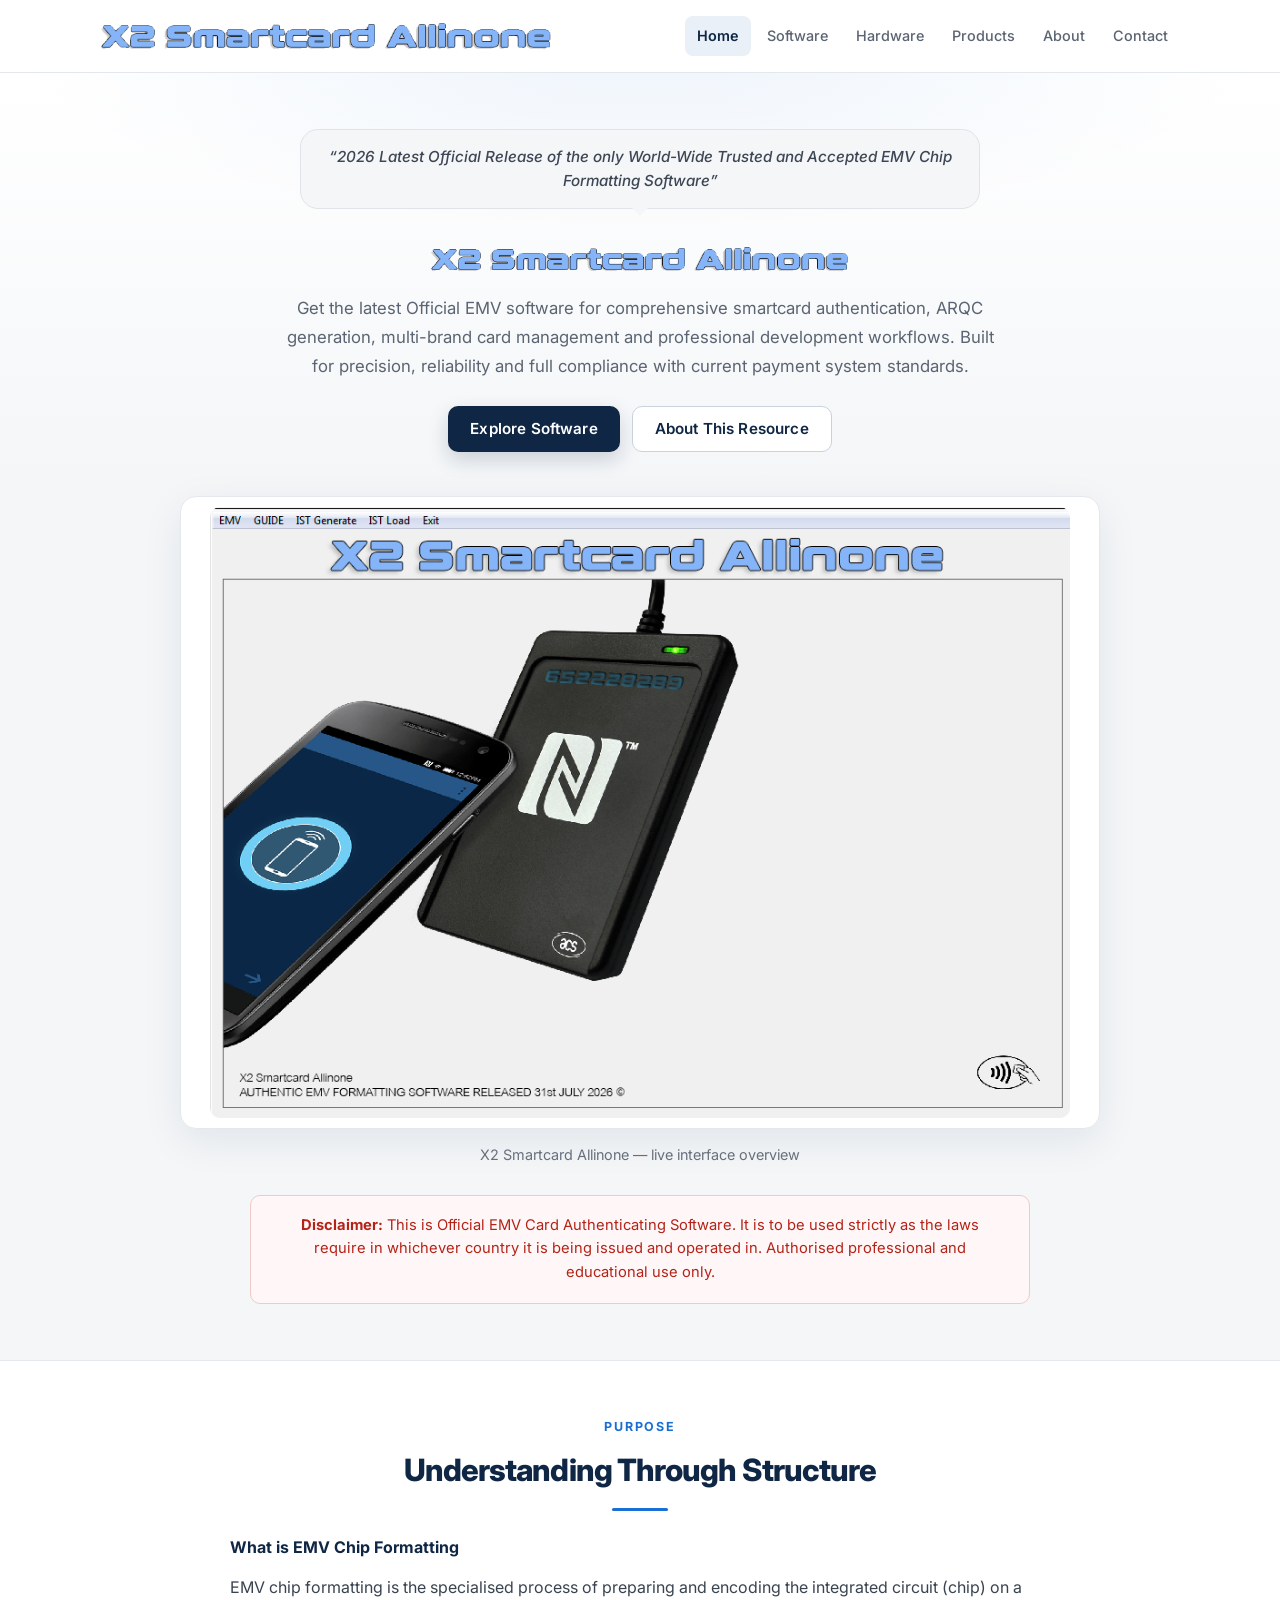
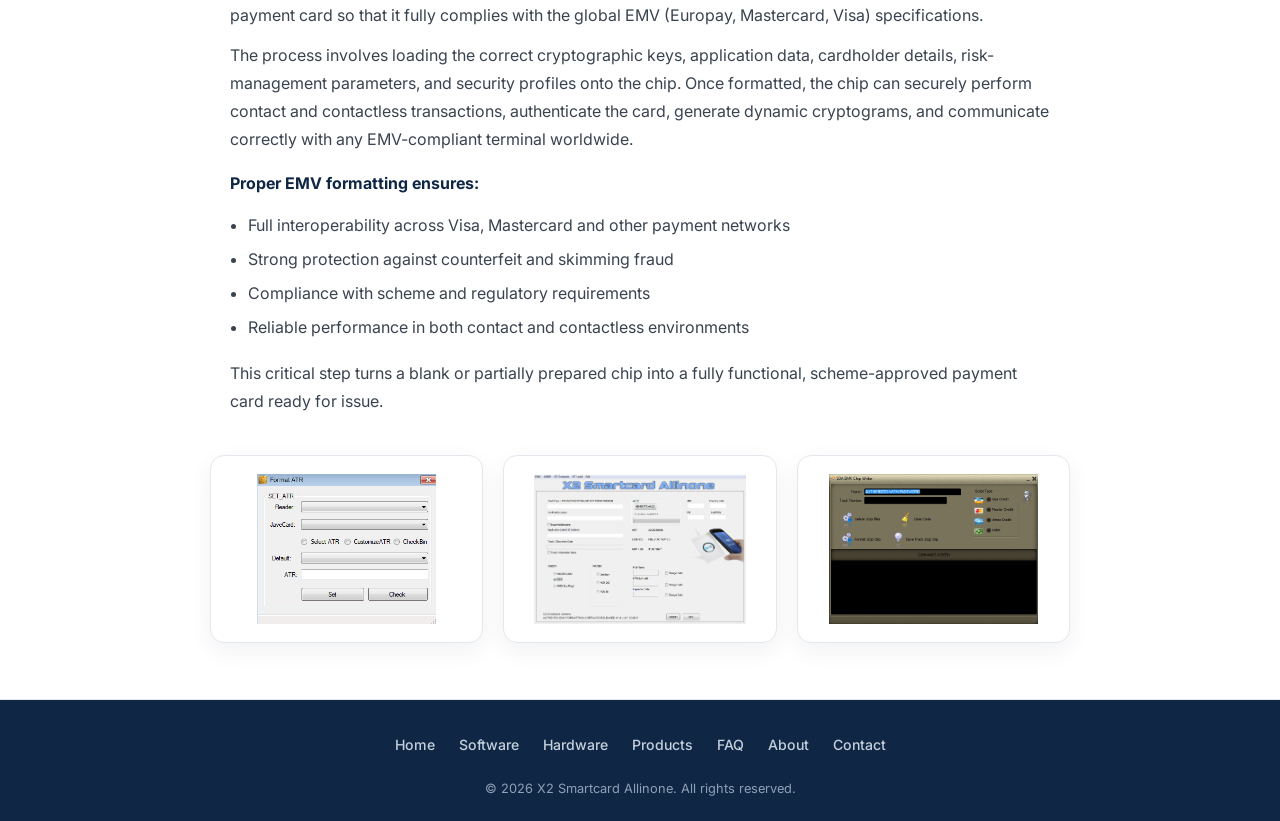
==== index.html @ 5fba33c6 "Add files via upload" ====
<!DOCTYPE html>
<html lang="en">
<head>
  <meta charset="UTF-8">
  <meta name="viewport" content="width=device-width, initial-scale=1.0">
  <title>X2 EMV Smartcard Allinone</title>
  <meta name="description" content="Official 2026 X2 EMV Smartcard Allinone — professional EMV card authentication and smartcard management software.">
  <link rel="preconnect" href="https://fonts.googleapis.com">
  <link rel="preconnect" href="https://fonts.gstatic.com" crossorigin>
  <link href="https://fonts.googleapis.com/css2?family=Inter:wght@400;500;600;700;800&display=swap" rel="stylesheet">
  <style>
    :root {
      --bg: #f4f6f8;
      --surface: #ffffff;
      --ink: #12151a;
      --muted: #5b6472;
      --line: #e4e8ee;
      --navy: #0f2744;
      --navy-2: #16345a;
      --accent: #1a6fd4;
      --accent-hover: #1558aa;
      --shadow: 0 12px 40px rgba(15, 39, 68, 0.08);
      --radius: 14px;
      --max: 1080px;
      --header-h: 72px;
    }

    *, *::before, *::after { box-sizing: border-box; margin: 0; padding: 0; }

    html { scroll-behavior: smooth; }

    body {
      font-family: Inter, -apple-system, BlinkMacSystemFont, "Segoe UI", Roboto, Helvetica, Arial, sans-serif;
      color: var(--ink);
      background: var(--bg);
      line-height: 1.6;
      -webkit-font-smoothing: antialiased;
    }

    img { max-width: 100%; height: auto; display: block; }

    a { color: inherit; text-decoration: none; }

    .container {
      width: min(var(--max), calc(100% - 40px));
      margin-inline: auto;
    }

    /* ========== HEADER ========== */
    .header {
      position: sticky;
      top: 0;
      z-index: 100;
      background: rgba(255, 255, 255, 0.92);
      backdrop-filter: blur(14px);
      border-bottom: 1px solid var(--line);
    }

    .header-inner {
      width: min(var(--max), calc(100% - 40px));
      margin-inline: auto;
      min-height: var(--header-h);
      display: flex;
      align-items: center;
      justify-content: space-between;
      gap: 24px;
    }

    .logo {
      display: flex;
      align-items: center;
      flex-shrink: 0;
    }

    .logo img {
      height: 28px;
      width: auto;
      transition: opacity 0.2s ease;
    }

    .logo:hover img { opacity: 0.8; }

    .nav {
      display: flex;
      align-items: center;
      gap: 4px;
    }

    .nav a {
      font-size: 0.9rem;
      font-weight: 500;
      color: var(--muted);
      padding: 8px 12px;
      border-radius: 8px;
      transition: color 0.15s ease, background 0.15s ease;
    }

    .nav a:hover { color: var(--navy); background: #f0f3f7; }

    .nav a.active {
      color: var(--navy);
      font-weight: 600;
      background: #eaf0f7;
    }

    .menu-toggle {
      display: none;
      width: 42px;
      height: 42px;
      border: 1px solid var(--line);
      border-radius: 10px;
      background: var(--surface);
      cursor: pointer;
      flex-direction: column;
      align-items: center;
      justify-content: center;
      gap: 5px;
    }

    .menu-toggle span {
      display: block;
      width: 18px;
      height: 2px;
      background: var(--navy);
      border-radius: 2px;
      transition: transform 0.2s ease, opacity 0.2s ease;
    }

    body.nav-open .menu-toggle span:nth-child(1) { transform: translateY(7px) rotate(45deg); }
    body.nav-open .menu-toggle span:nth-child(2) { opacity: 0; }
    body.nav-open .menu-toggle span:nth-child(3) { transform: translateY(-7px) rotate(-45deg); }

    /* ========== HERO ========== */
    .hero {
      padding: 56px 0 24px;
      background:
        radial-gradient(900px 280px at 50% -40px, rgba(26, 111, 212, 0.08), transparent 70%),
        linear-gradient(180deg, #ffffff 0%, var(--bg) 100%);
    }

    .hero-content {
      display: flex;
      flex-direction: column;
      align-items: center;
      text-align: center;
    }

    .hero-eyebrow {
      font-size: 0.95rem;
      font-weight: 500;
      font-style: italic;
      color: #3d4654;
      max-width: 680px;
      margin: 0 auto 1.5rem;
      padding: 0.95rem 1.4rem;
      background: #f4f6f8;
      border-radius: 18px;
      border: 1px solid #e0e4e8;
      position: relative;
      line-height: 1.55;
    }

    .hero-eyebrow::after {
      content: "";
      position: absolute;
      bottom: -8px;
      left: 50%;
      transform: translateX(-50%);
      border-width: 8px 8px 0;
      border-style: solid;
      border-color: #f4f6f8 transparent transparent transparent;
    }

    .hero-logo {
      margin: 0.85rem auto 1.4rem;
      max-width: 420px;
      width: 82%;
    }

    .lead {
      max-width: 720px;
      margin: 0 auto 1.6rem;
      color: var(--muted);
      font-size: 1.05rem;
      line-height: 1.7;
    }

    .hero-actions {
      display: flex;
      gap: 12px;
      justify-content: center;
      flex-wrap: wrap;
    }

    /* ========== BUTTONS ========== */
    .btn {
      display: inline-flex;
      align-items: center;
      justify-content: center;
      min-height: 46px;
      padding: 0 22px;
      border-radius: 10px;
      font-size: 0.95rem;
      font-weight: 600;
      letter-spacing: 0.01em;
      transition: transform 0.15s ease, background 0.15s ease, box-shadow 0.15s ease, color 0.15s ease;
    }

    .btn:hover { transform: translateY(-1px); }

    .btn-primary {
      background: var(--navy);
      color: #fff;
      box-shadow: 0 8px 20px rgba(15, 39, 68, 0.18);
    }

    .btn-primary:hover { background: var(--navy-2); }

    .btn-outline {
      background: #fff;
      color: var(--navy);
      border: 1px solid #c9d3de;
    }

    .btn-outline:hover { background: #f3f6fa; }

    /* ========== SECTIONS ========== */
    .section { padding: 56px 0; }

    .section-accent {
      background: #fff;
      border-block: 1px solid var(--line);
    }

    .software-preview {
      margin: 8px auto 0;
      max-width: 920px;
      text-align: center;
    }

    .preview-frame {
      background: #fff;
      border: 1px solid var(--line);
      border-radius: 16px;
      padding: 10px;
      box-shadow: var(--shadow);
    }

    .software-preview img {
      width: 100%;
      max-width: 860px;
      margin-inline: auto;
      border-radius: 10px;
      object-fit: contain;
    }

    .caption {
      margin-top: 14px;
      font-size: 0.9rem;
      color: #66707c;
    }

    .disclaimer-box {
      max-width: 780px;
      margin: 28px auto 0;
      padding: 1.15rem 1.5rem;
      border: 1px solid #f0c9c9;
      border-radius: 10px;
      background: #fff7f7;
      font-size: 0.92rem;
      line-height: 1.6;
      text-align: center;
      color: #b42318;
    }

    /* ========== PURPOSE ========== */
    .section-header {
      text-align: center;
      max-width: 820px;
      margin: 0 auto;
    }

    .eyebrow {
      display: block;
      margin-bottom: 8px;
      font-weight: 700;
      letter-spacing: 0.14em;
      text-transform: uppercase;
      font-size: 0.78rem;
      color: var(--accent);
    }

    .section-header h2 {
      font-size: clamp(1.6rem, 2.4vw, 2.05rem);
      font-weight: 800;
      letter-spacing: -0.03em;
      color: var(--navy);
      margin-bottom: 14px;
    }

    .divider {
      width: 56px;
      height: 3px;
      margin: 0 auto 22px;
      background: var(--accent);
      border-radius: 99px;
    }

    .prose {
      text-align: left;
      color: #3a4350;
      font-size: 1rem;
      line-height: 1.75;
    }

    .prose strong { color: var(--navy); }

    .prose ul {
      margin: 14px 0 18px 1.15rem;
    }

    .prose li { margin: 6px 0; }

    /* ========== CARDS ========== */
    .card-grid {
      display: grid;
      grid-template-columns: repeat(3, minmax(0, 1fr));
      gap: 20px;
      margin-top: 40px;
      max-width: 860px;
      margin-inline: auto;
    }

    .card {
      background: #fff;
      min-height: 168px;
      display: flex;
      align-items: center;
      justify-content: center;
      border-radius: var(--radius);
      box-shadow: 0 8px 24px rgba(15, 39, 68, 0.06);
      border: 1px solid var(--line);
      padding: 18px;
    }

    .card img {
      width: 100%;
      max-height: 150px;
      object-fit: contain;
    }

    /* ========== FOOTER ========== */
    .footer {
      background: var(--navy);
      color: #d5dde8;
      padding: 28px 0 22px;
    }

    .footer-inner {
      display: flex;
      flex-direction: column;
      align-items: center;
      gap: 16px;
    }

    .footer-nav {
      display: flex;
      justify-content: center;
      flex-wrap: wrap;
      gap: 6px 4px;
    }

    .footer-nav a {
      font-size: 0.88rem;
      font-weight: 500;
      color: #c5d0de;
      padding: 6px 10px;
      border-radius: 8px;
    }

    .footer-nav a:hover { color: #fff; background: rgba(255,255,255,0.08); }

    .footer-copy {
      font-size: 0.8rem;
      color: #8ea0b6;
    }

    /* ========== RESPONSIVE ========== */
    @media (max-width: 860px) {
      .card-grid { grid-template-columns: 1fr; max-width: 360px; }
      .hero { padding-top: 36px; }
    }

    @media (max-width: 760px) {
      .menu-toggle { display: flex; }

      .nav {
        display: none;
        position: absolute;
        top: var(--header-h);
        left: 0;
        right: 0;
        flex-direction: column;
        align-items: stretch;
        gap: 4px;
        padding: 12px 16px 18px;
        background: #fff;
        border-bottom: 1px solid var(--line);
        box-shadow: 0 16px 30px rgba(15, 39, 68, 0.08);
      }

      body.nav-open .nav { display: flex; }

      .nav a { padding: 12px 14px; }
    }

    @media (max-width: 480px) {
      .container,
      .header-inner { width: min(var(--max), calc(100% - 28px)); }
      .hero-eyebrow { font-size: 0.88rem; padding: 0.8rem 1rem; }
      .lead { font-size: 0.98rem; }
    }
  </style>
</head>
<body>
  <header class="header">
    <div class="header-inner">
      <a href="index.html" class="logo">
        <img src="images/X2%20SmartCard%20Allinone%20LOGO.png" alt="X2 Smartcard Allinone">
      </a>
      <nav class="nav" id="mainNav">
        <a href="index.html" class="active">Home</a>
        <a href="software.html">Software</a>
        <a href="hardware.html">Hardware</a>
        <a href="products.html">Products</a>
        <a href="about.html">About</a>
        <a href="contact.html">Contact</a>
      </nav>
      <button class="menu-toggle" id="menuToggle" aria-label="Toggle menu" aria-expanded="false">
        <span></span>
        <span></span>
        <span></span>
      </button>
    </div>
  </header>

  <section class="hero">
    <div class="container">
      <div class="hero-content">
        <p class="hero-eyebrow">
          “2026 Latest Official Release of the only World-Wide Trusted and Accepted EMV Chip Formatting Software”
        </p>
        <img src="images/X2%20SmartCard%20Allinone%20LOGO.png" alt="X2 Smartcard Allinone" class="hero-logo">
        <p class="lead">
          Get the latest Official EMV software for comprehensive smartcard authentication,
          ARQC generation, multi-brand card management and professional development workflows.
          Built for precision, reliability and full compliance with current payment system standards.
        </p>
        <div class="hero-actions">
          <a href="software.html" class="btn btn-primary">Explore Software</a>
          <a href="about.html" class="btn btn-outline">About This Resource</a>
        </div>
      </div>
    </div>
  </section>

  <section class="section" style="padding-top: 12px;">
    <div class="container">
      <div class="software-preview">
        <div class="preview-frame">
          <img src="images/x2-smartcard-allinone-uii.png" alt="X2 Smartcard Allinone – Official 2026 EMV Software Interface">
        </div>
        <p class="caption">X2 Smartcard Allinone — live interface overview</p>
        <div class="disclaimer-box">
          <strong>Disclaimer:</strong> This is Official EMV Card Authenticating Software.
          It is to be used strictly as the laws require in whichever country it is being issued and operated in.
          Authorised professional and educational use only.
        </div>
      </div>
    </div>
  </section>

  <section class="section section-accent">
    <div class="container">
      <div class="section-header">
        <p class="eyebrow">Purpose</p>
        <h2>Understanding Through Structure</h2>
        <div class="divider"></div>
        <div class="prose">
          <p><strong>What is EMV Chip Formatting</strong></p>
          <p style="margin-top: 12px;">
            EMV chip formatting is the specialised process of preparing and encoding the integrated circuit (chip) on a payment card so that it fully complies with the global EMV (Europay, Mastercard, Visa) specifications.
          </p>
          <p style="margin-top: 12px;">
            The process involves loading the correct cryptographic keys, application data, cardholder details, risk-management parameters, and security profiles onto the chip. Once formatted, the chip can securely perform contact and contactless transactions, authenticate the card, generate dynamic cryptograms, and communicate correctly with any EMV-compliant terminal worldwide.
          </p>
          <p style="margin-top: 16px;"><strong>Proper EMV formatting ensures:</strong></p>
          <ul>
            <li>Full interoperability across Visa, Mastercard and other payment networks</li>
            <li>Strong protection against counterfeit and skimming fraud</li>
            <li>Compliance with scheme and regulatory requirements</li>
            <li>Reliable performance in both contact and contactless environments</li>
          </ul>
          <p>
            This critical step turns a blank or partially prepared chip into a fully functional, scheme-approved payment card ready for issue.
          </p>
        </div>
      </div>

      <div class="card-grid">
        <div class="card">
          <img src="images/telegram.png" alt="Telegram">
        </div>
        <div class="card">
          <img src="images/Screenshot%202026-08-21%20014030.png" alt="Software screenshot">
        </div>
        <div class="card">
          <img src="images/jcop.png" alt="JCOP">
        </div>
      </div>
    </div>
  </section>

  <footer class="footer">
    <div class="container">
      <div class="footer-inner">
        <nav class="footer-nav">
          <a href="index.html">Home</a>
          <a href="software.html">Software</a>
          <a href="hardware.html">Hardware</a>
          <a href="products.html">Products</a>
          <a href="faq.html">FAQ</a>
          <a href="about.html">About</a>
          <a href="contact.html">Contact</a>
        </nav>
        <p class="footer-copy">© 2026 X2 Smartcard Allinone. All rights reserved.</p>
      </div>
    </div>
  </footer>

  <script>
    (function () {
      var toggle = document.getElementById("menuToggle");
      var nav = document.getElementById("mainNav");
      if (!toggle || !nav) return;

      toggle.addEventListener("click", function () {
        var open = document.body.classList.toggle("nav-open");
        toggle.setAttribute("aria-expanded", open ? "true" : "false");
      });

      nav.querySelectorAll("a").forEach(function (link) {
        link.addEventListener("click", function () {
          document.body.classList.remove("nav-open");
          toggle.setAttribute("aria-expanded", "false");
        });
      });
    })();
  </script>
</body>
</html>
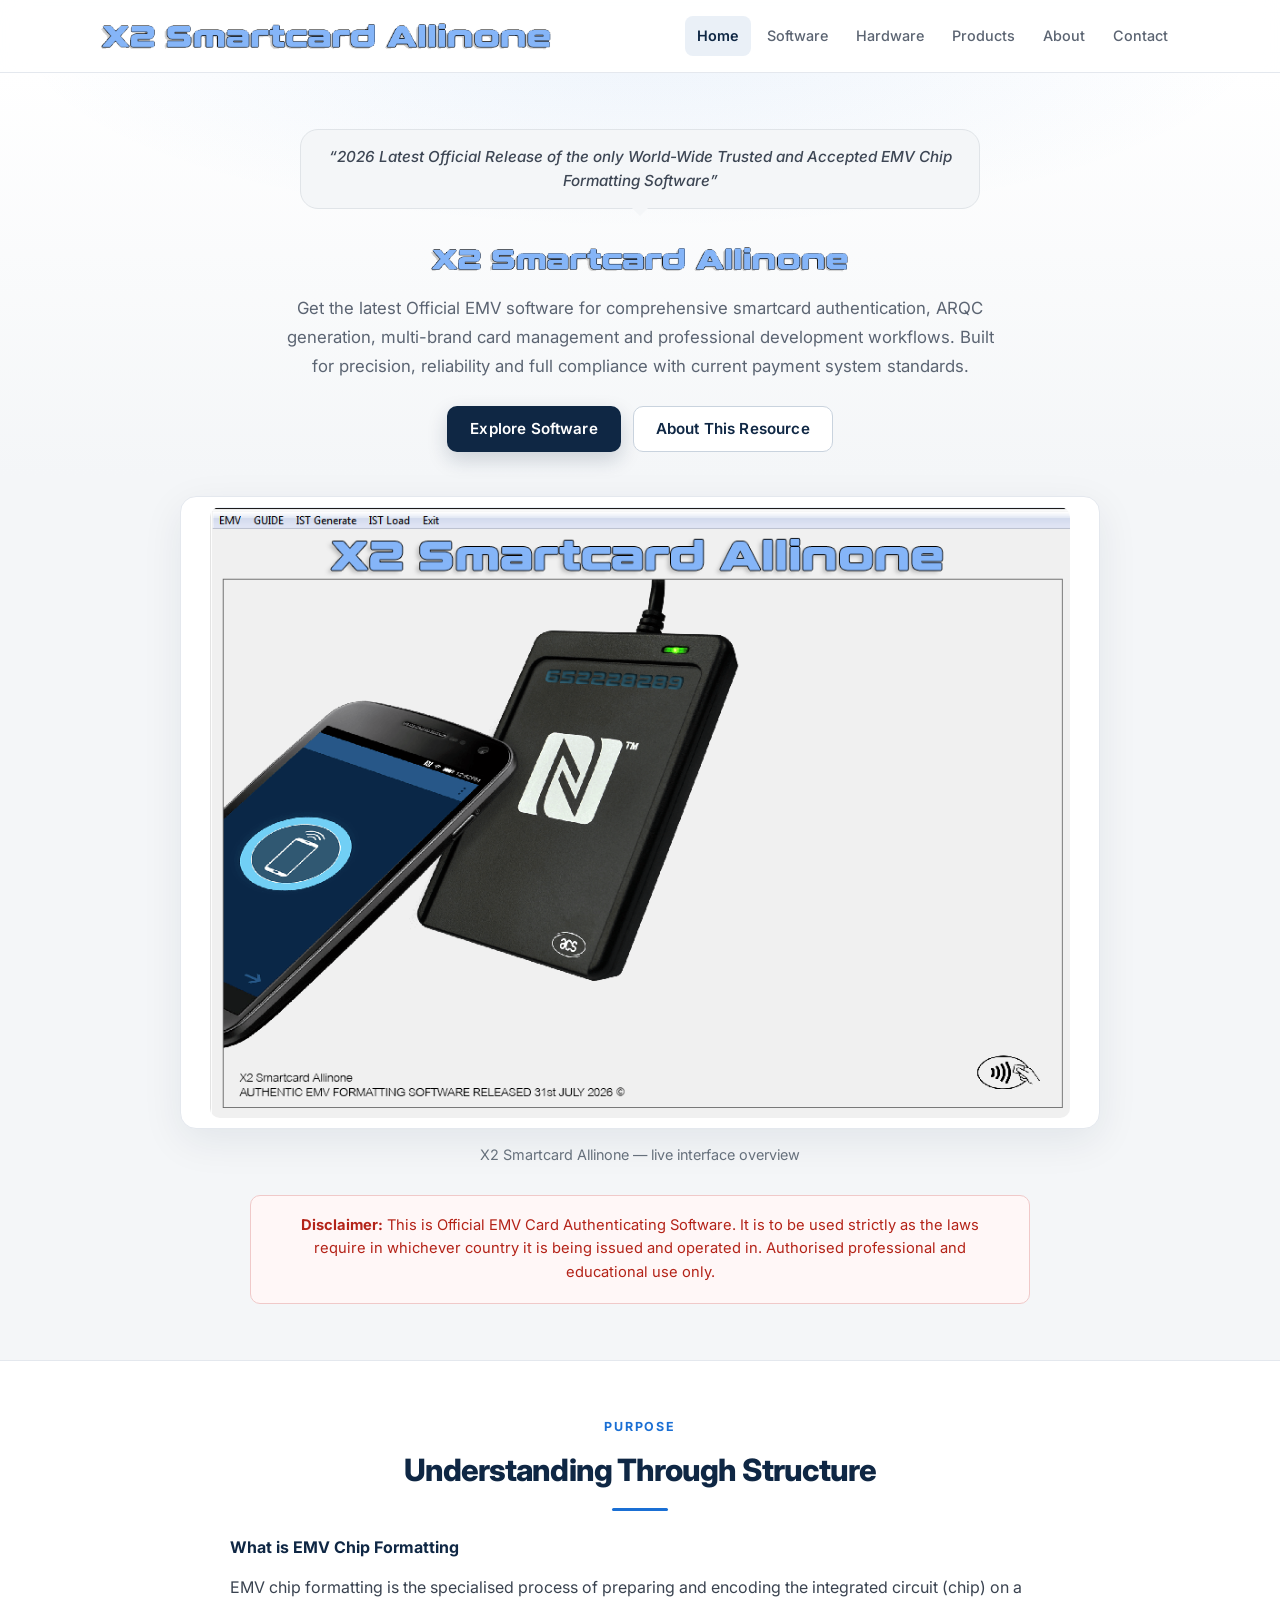
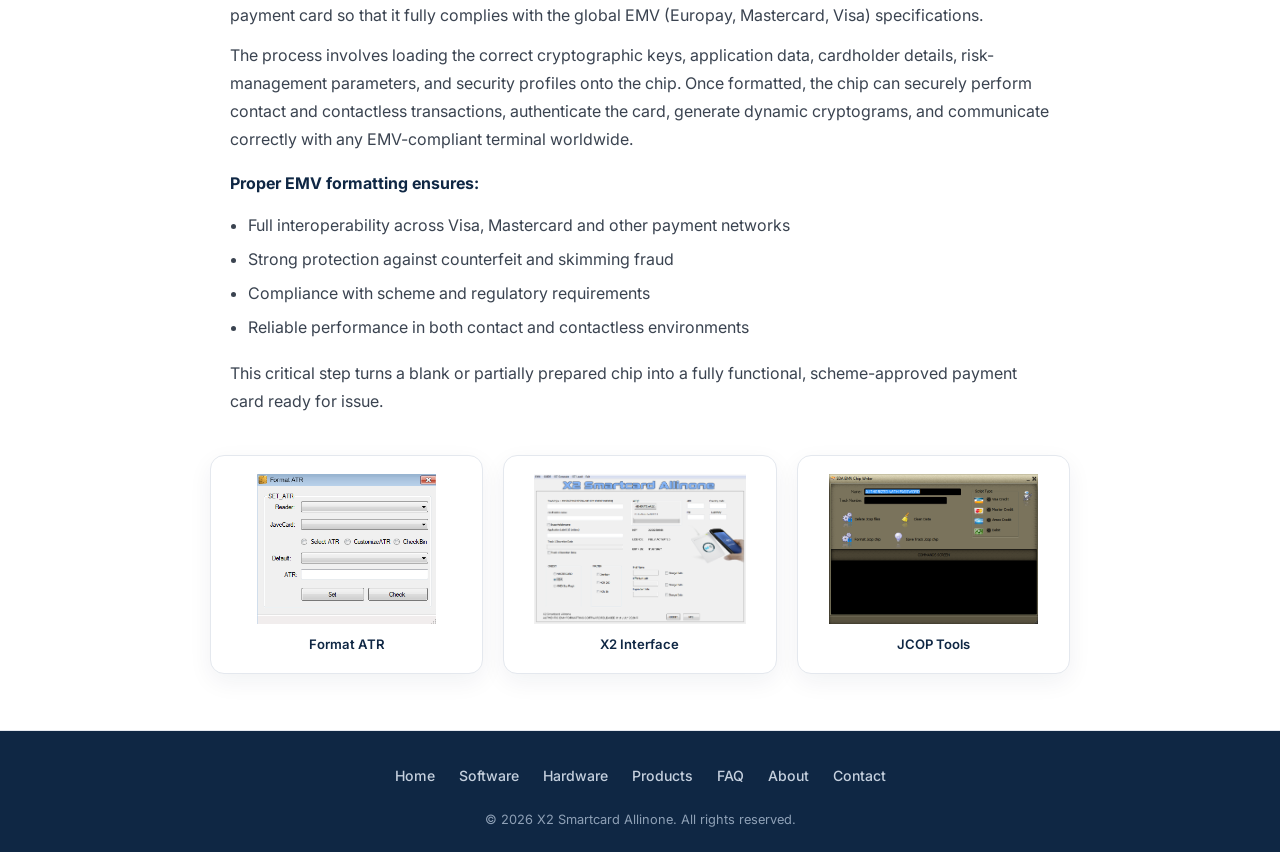
==== commit c7055dc1: "Unify every page to the homepage design and fix broken image paths. GitHub Pages is case-sensitive, " ====
--- a/index.html
+++ b/index.html
@@ -8,425 +8,13 @@
   <link rel="preconnect" href="https://fonts.googleapis.com">
   <link rel="preconnect" href="https://fonts.gstatic.com" crossorigin>
   <link href="https://fonts.googleapis.com/css2?family=Inter:wght@400;500;600;700;800&display=swap" rel="stylesheet">
-  <style>
-    :root {
-      --bg: #f4f6f8;
-      --surface: #ffffff;
-      --ink: #12151a;
-      --muted: #5b6472;
-      --line: #e4e8ee;
-      --navy: #0f2744;
-      --navy-2: #16345a;
-      --accent: #1a6fd4;
-      --accent-hover: #1558aa;
-      --shadow: 0 12px 40px rgba(15, 39, 68, 0.08);
-      --radius: 14px;
-      --max: 1080px;
-      --header-h: 72px;
-    }
-
-    *, *::before, *::after { box-sizing: border-box; margin: 0; padding: 0; }
-
-    html { scroll-behavior: smooth; }
-
-    body {
-      font-family: Inter, -apple-system, BlinkMacSystemFont, "Segoe UI", Roboto, Helvetica, Arial, sans-serif;
-      color: var(--ink);
-      background: var(--bg);
-      line-height: 1.6;
-      -webkit-font-smoothing: antialiased;
-    }
-
-    img { max-width: 100%; height: auto; display: block; }
-
-    a { color: inherit; text-decoration: none; }
-
-    .container {
-      width: min(var(--max), calc(100% - 40px));
-      margin-inline: auto;
-    }
-
-    /* ========== HEADER ========== */
-    .header {
-      position: sticky;
-      top: 0;
-      z-index: 100;
-      background: rgba(255, 255, 255, 0.92);
-      backdrop-filter: blur(14px);
-      border-bottom: 1px solid var(--line);
-    }
-
-    .header-inner {
-      width: min(var(--max), calc(100% - 40px));
-      margin-inline: auto;
-      min-height: var(--header-h);
-      display: flex;
-      align-items: center;
-      justify-content: space-between;
-      gap: 24px;
-    }
-
-    .logo {
-      display: flex;
-      align-items: center;
-      flex-shrink: 0;
-    }
-
-    .logo img {
-      height: 28px;
-      width: auto;
-      transition: opacity 0.2s ease;
-    }
-
-    .logo:hover img { opacity: 0.8; }
-
-    .nav {
-      display: flex;
-      align-items: center;
-      gap: 4px;
-    }
-
-    .nav a {
-      font-size: 0.9rem;
-      font-weight: 500;
-      color: var(--muted);
-      padding: 8px 12px;
-      border-radius: 8px;
-      transition: color 0.15s ease, background 0.15s ease;
-    }
-
-    .nav a:hover { color: var(--navy); background: #f0f3f7; }
-
-    .nav a.active {
-      color: var(--navy);
-      font-weight: 600;
-      background: #eaf0f7;
-    }
-
-    .menu-toggle {
-      display: none;
-      width: 42px;
-      height: 42px;
-      border: 1px solid var(--line);
-      border-radius: 10px;
-      background: var(--surface);
-      cursor: pointer;
-      flex-direction: column;
-      align-items: center;
-      justify-content: center;
-      gap: 5px;
-    }
-
-    .menu-toggle span {
-      display: block;
-      width: 18px;
-      height: 2px;
-      background: var(--navy);
-      border-radius: 2px;
-      transition: transform 0.2s ease, opacity 0.2s ease;
-    }
-
-    body.nav-open .menu-toggle span:nth-child(1) { transform: translateY(7px) rotate(45deg); }
-    body.nav-open .menu-toggle span:nth-child(2) { opacity: 0; }
-    body.nav-open .menu-toggle span:nth-child(3) { transform: translateY(-7px) rotate(-45deg); }
-
-    /* ========== HERO ========== */
-    .hero {
-      padding: 56px 0 24px;
-      background:
-        radial-gradient(900px 280px at 50% -40px, rgba(26, 111, 212, 0.08), transparent 70%),
-        linear-gradient(180deg, #ffffff 0%, var(--bg) 100%);
-    }
-
-    .hero-content {
-      display: flex;
-      flex-direction: column;
-      align-items: center;
-      text-align: center;
-    }
-
-    .hero-eyebrow {
-      font-size: 0.95rem;
-      font-weight: 500;
-      font-style: italic;
-      color: #3d4654;
-      max-width: 680px;
-      margin: 0 auto 1.5rem;
-      padding: 0.95rem 1.4rem;
-      background: #f4f6f8;
-      border-radius: 18px;
-      border: 1px solid #e0e4e8;
-      position: relative;
-      line-height: 1.55;
-    }
-
-    .hero-eyebrow::after {
-      content: "";
-      position: absolute;
-      bottom: -8px;
-      left: 50%;
-      transform: translateX(-50%);
-      border-width: 8px 8px 0;
-      border-style: solid;
-      border-color: #f4f6f8 transparent transparent transparent;
-    }
-
-    .hero-logo {
-      margin: 0.85rem auto 1.4rem;
-      max-width: 420px;
-      width: 82%;
-    }
-
-    .lead {
-      max-width: 720px;
-      margin: 0 auto 1.6rem;
-      color: var(--muted);
-      font-size: 1.05rem;
-      line-height: 1.7;
-    }
-
-    .hero-actions {
-      display: flex;
-      gap: 12px;
-      justify-content: center;
-      flex-wrap: wrap;
-    }
-
-    /* ========== BUTTONS ========== */
-    .btn {
-      display: inline-flex;
-      align-items: center;
-      justify-content: center;
-      min-height: 46px;
-      padding: 0 22px;
-      border-radius: 10px;
-      font-size: 0.95rem;
-      font-weight: 600;
-      letter-spacing: 0.01em;
-      transition: transform 0.15s ease, background 0.15s ease, box-shadow 0.15s ease, color 0.15s ease;
-    }
-
-    .btn:hover { transform: translateY(-1px); }
-
-    .btn-primary {
-      background: var(--navy);
-      color: #fff;
-      box-shadow: 0 8px 20px rgba(15, 39, 68, 0.18);
-    }
-
-    .btn-primary:hover { background: var(--navy-2); }
-
-    .btn-outline {
-      background: #fff;
-      color: var(--navy);
-      border: 1px solid #c9d3de;
-    }
-
-    .btn-outline:hover { background: #f3f6fa; }
-
-    /* ========== SECTIONS ========== */
-    .section { padding: 56px 0; }
-
-    .section-accent {
-      background: #fff;
-      border-block: 1px solid var(--line);
-    }
-
-    .software-preview {
-      margin: 8px auto 0;
-      max-width: 920px;
-      text-align: center;
-    }
-
-    .preview-frame {
-      background: #fff;
-      border: 1px solid var(--line);
-      border-radius: 16px;
-      padding: 10px;
-      box-shadow: var(--shadow);
-    }
-
-    .software-preview img {
-      width: 100%;
-      max-width: 860px;
-      margin-inline: auto;
-      border-radius: 10px;
-      object-fit: contain;
-    }
-
-    .caption {
-      margin-top: 14px;
-      font-size: 0.9rem;
-      color: #66707c;
-    }
-
-    .disclaimer-box {
-      max-width: 780px;
-      margin: 28px auto 0;
-      padding: 1.15rem 1.5rem;
-      border: 1px solid #f0c9c9;
-      border-radius: 10px;
-      background: #fff7f7;
-      font-size: 0.92rem;
-      line-height: 1.6;
-      text-align: center;
-      color: #b42318;
-    }
-
-    /* ========== PURPOSE ========== */
-    .section-header {
-      text-align: center;
-      max-width: 820px;
-      margin: 0 auto;
-    }
-
-    .eyebrow {
-      display: block;
-      margin-bottom: 8px;
-      font-weight: 700;
-      letter-spacing: 0.14em;
-      text-transform: uppercase;
-      font-size: 0.78rem;
-      color: var(--accent);
-    }
-
-    .section-header h2 {
-      font-size: clamp(1.6rem, 2.4vw, 2.05rem);
-      font-weight: 800;
-      letter-spacing: -0.03em;
-      color: var(--navy);
-      margin-bottom: 14px;
-    }
-
-    .divider {
-      width: 56px;
-      height: 3px;
-      margin: 0 auto 22px;
-      background: var(--accent);
-      border-radius: 99px;
-    }
-
-    .prose {
-      text-align: left;
-      color: #3a4350;
-      font-size: 1rem;
-      line-height: 1.75;
-    }
-
-    .prose strong { color: var(--navy); }
-
-    .prose ul {
-      margin: 14px 0 18px 1.15rem;
-    }
-
-    .prose li { margin: 6px 0; }
-
-    /* ========== CARDS ========== */
-    .card-grid {
-      display: grid;
-      grid-template-columns: repeat(3, minmax(0, 1fr));
-      gap: 20px;
-      margin-top: 40px;
-      max-width: 860px;
-      margin-inline: auto;
-    }
-
-    .card {
-      background: #fff;
-      min-height: 168px;
-      display: flex;
-      align-items: center;
-      justify-content: center;
-      border-radius: var(--radius);
-      box-shadow: 0 8px 24px rgba(15, 39, 68, 0.06);
-      border: 1px solid var(--line);
-      padding: 18px;
-    }
-
-    .card img {
-      width: 100%;
-      max-height: 150px;
-      object-fit: contain;
-    }
-
-    /* ========== FOOTER ========== */
-    .footer {
-      background: var(--navy);
-      color: #d5dde8;
-      padding: 28px 0 22px;
-    }
-
-    .footer-inner {
-      display: flex;
-      flex-direction: column;
-      align-items: center;
-      gap: 16px;
-    }
-
-    .footer-nav {
-      display: flex;
-      justify-content: center;
-      flex-wrap: wrap;
-      gap: 6px 4px;
-    }
-
-    .footer-nav a {
-      font-size: 0.88rem;
-      font-weight: 500;
-      color: #c5d0de;
-      padding: 6px 10px;
-      border-radius: 8px;
-    }
-
-    .footer-nav a:hover { color: #fff; background: rgba(255,255,255,0.08); }
-
-    .footer-copy {
-      font-size: 0.8rem;
-      color: #8ea0b6;
-    }
-
-    /* ========== RESPONSIVE ========== */
-    @media (max-width: 860px) {
-      .card-grid { grid-template-columns: 1fr; max-width: 360px; }
-      .hero { padding-top: 36px; }
-    }
-
-    @media (max-width: 760px) {
-      .menu-toggle { display: flex; }
-
-      .nav {
-        display: none;
-        position: absolute;
-        top: var(--header-h);
-        left: 0;
-        right: 0;
-        flex-direction: column;
-        align-items: stretch;
-        gap: 4px;
-        padding: 12px 16px 18px;
-        background: #fff;
-        border-bottom: 1px solid var(--line);
-        box-shadow: 0 16px 30px rgba(15, 39, 68, 0.08);
-      }
-
-      body.nav-open .nav { display: flex; }
-
-      .nav a { padding: 12px 14px; }
-    }
-
-    @media (max-width: 480px) {
-      .container,
-      .header-inner { width: min(var(--max), calc(100% - 28px)); }
-      .hero-eyebrow { font-size: 0.88rem; padding: 0.8rem 1rem; }
-      .lead { font-size: 0.98rem; }
-    }
-  </style>
+  <link rel="stylesheet" href="css/styles.css">
 </head>
 <body>
   <header class="header">
     <div class="header-inner">
       <a href="index.html" class="logo">
-        <img src="images/X2%20SmartCard%20Allinone%20LOGO.png" alt="X2 Smartcard Allinone">
+        <img src="images/logo.png" alt="X2 Smartcard Allinone">
       </a>
       <nav class="nav" id="mainNav">
         <a href="index.html" class="active">Home</a>
@@ -450,7 +38,7 @@
         <p class="hero-eyebrow">
           “2026 Latest Official Release of the only World-Wide Trusted and Accepted EMV Chip Formatting Software”
         </p>
-        <img src="images/X2%20SmartCard%20Allinone%20LOGO.png" alt="X2 Smartcard Allinone" class="hero-logo">
+        <img src="images/logo.png" alt="X2 Smartcard Allinone" class="hero-logo">
         <p class="lead">
           Get the latest Official EMV software for comprehensive smartcard authentication,
           ARQC generation, multi-brand card management and professional development workflows.
@@ -509,13 +97,16 @@
 
       <div class="card-grid">
         <div class="card">
-          <img src="images/telegram.png" alt="Telegram">
+          <img src="images/atr.png" alt="Format ATR tool">
+          <span class="card-label">Format ATR</span>
         </div>
         <div class="card">
-          <img src="images/Screenshot%202026-08-21%20014030.png" alt="Software screenshot">
+          <img src="images/x2-screenshot.png" alt="X2 Smartcard Allinone screenshot">
+          <span class="card-label">X2 Interface</span>
         </div>
         <div class="card">
-          <img src="images/jcop.png" alt="JCOP">
+          <img src="images/jcop.png" alt="JCOP card management">
+          <span class="card-label">JCOP Tools</span>
         </div>
       </div>
     </div>
@@ -538,24 +129,6 @@
     </div>
   </footer>
 
-  <script>
-    (function () {
-      var toggle = document.getElementById("menuToggle");
-      var nav = document.getElementById("mainNav");
-      if (!toggle || !nav) return;
-
-      toggle.addEventListener("click", function () {
-        var open = document.body.classList.toggle("nav-open");
-        toggle.setAttribute("aria-expanded", open ? "true" : "false");
-      });
-
-      nav.querySelectorAll("a").forEach(function (link) {
-        link.addEventListener("click", function () {
-          document.body.classList.remove("nav-open");
-          toggle.setAttribute("aria-expanded", "false");
-        });
-      });
-    })();
-  </script>
+  <script src="js/main.js"></script>
 </body>
 </html>
--- a/css/styles.css
+++ b/css/styles.css
@@ -0,0 +1,886 @@
+:root {
+  --bg: #f4f6f8;
+  --surface: #ffffff;
+  --ink: #12151a;
+  --muted: #5b6472;
+  --line: #e4e8ee;
+  --navy: #0f2744;
+  --navy-2: #16345a;
+  --accent: #1a6fd4;
+  --accent-hover: #1558aa;
+  --shadow: 0 12px 40px rgba(15, 39, 68, 0.08);
+  --radius: 14px;
+  --max: 1080px;
+  --header-h: 72px;
+}
+
+*, *::before, *::after { box-sizing: border-box; margin: 0; padding: 0; }
+
+html { scroll-behavior: smooth; }
+
+body {
+  font-family: Inter, -apple-system, BlinkMacSystemFont, "Segoe UI", Roboto, Helvetica, Arial, sans-serif;
+  color: var(--ink);
+  background: var(--bg);
+  line-height: 1.6;
+  -webkit-font-smoothing: antialiased;
+}
+
+img { max-width: 100%; height: auto; display: block; }
+
+a { color: inherit; text-decoration: none; }
+
+.container {
+  width: min(var(--max), calc(100% - 40px));
+  margin-inline: auto;
+}
+
+.header {
+  position: sticky;
+  top: 0;
+  z-index: 100;
+  background: rgba(255, 255, 255, 0.92);
+  backdrop-filter: blur(14px);
+  border-bottom: 1px solid var(--line);
+}
+
+.header-inner {
+  width: min(var(--max), calc(100% - 40px));
+  margin-inline: auto;
+  min-height: var(--header-h);
+  display: flex;
+  align-items: center;
+  justify-content: space-between;
+  gap: 24px;
+}
+
+.logo {
+  display: flex;
+  align-items: center;
+  flex-shrink: 0;
+}
+
+.logo img {
+  height: 28px;
+  width: auto;
+  transition: opacity 0.2s ease;
+}
+
+.logo:hover img { opacity: 0.8; }
+
+.nav {
+  display: flex;
+  align-items: center;
+  gap: 4px;
+}
+
+.nav a {
+  font-size: 0.9rem;
+  font-weight: 500;
+  color: var(--muted);
+  padding: 8px 12px;
+  border-radius: 8px;
+  transition: color 0.15s ease, background 0.15s ease;
+}
+
+.nav a:hover { color: var(--navy); background: #f0f3f7; }
+
+.nav a.active {
+  color: var(--navy);
+  font-weight: 600;
+  background: #eaf0f7;
+}
+
+.menu-toggle {
+  display: none;
+  width: 42px;
+  height: 42px;
+  border: 1px solid var(--line);
+  border-radius: 10px;
+  background: var(--surface);
+  cursor: pointer;
+  flex-direction: column;
+  align-items: center;
+  justify-content: center;
+  gap: 5px;
+}
+
+.menu-toggle span {
+  display: block;
+  width: 18px;
+  height: 2px;
+  background: var(--navy);
+  border-radius: 2px;
+  transition: transform 0.2s ease, opacity 0.2s ease;
+}
+
+body.nav-open .menu-toggle span:nth-child(1) { transform: translateY(7px) rotate(45deg); }
+body.nav-open .menu-toggle span:nth-child(2) { opacity: 0; }
+body.nav-open .menu-toggle span:nth-child(3) { transform: translateY(-7px) rotate(-45deg); }
+
+.hero {
+  padding: 56px 0 24px;
+  background:
+    radial-gradient(900px 280px at 50% -40px, rgba(26, 111, 212, 0.08), transparent 70%),
+    linear-gradient(180deg, #ffffff 0%, var(--bg) 100%);
+}
+
+.hero-content {
+  display: flex;
+  flex-direction: column;
+  align-items: center;
+  text-align: center;
+}
+
+.hero-eyebrow {
+  font-size: 0.95rem;
+  font-weight: 500;
+  font-style: italic;
+  color: #3d4654;
+  max-width: 680px;
+  margin: 0 auto 1.5rem;
+  padding: 0.95rem 1.4rem;
+  background: #f4f6f8;
+  border-radius: 18px;
+  border: 1px solid #e0e4e8;
+  position: relative;
+  line-height: 1.55;
+}
+
+.hero-eyebrow::after {
+  content: "";
+  position: absolute;
+  bottom: -8px;
+  left: 50%;
+  transform: translateX(-50%);
+  border-width: 8px 8px 0;
+  border-style: solid;
+  border-color: #f4f6f8 transparent transparent transparent;
+}
+
+.hero-logo {
+  margin: 0.85rem auto 1.4rem;
+  max-width: 420px;
+  width: 82%;
+}
+
+.lead {
+  max-width: 720px;
+  margin: 0 auto 1.6rem;
+  color: var(--muted);
+  font-size: 1.05rem;
+  line-height: 1.7;
+}
+
+.hero-actions {
+  display: flex;
+  gap: 12px;
+  justify-content: center;
+  flex-wrap: wrap;
+}
+
+.btn {
+  display: inline-flex;
+  align-items: center;
+  justify-content: center;
+  min-height: 46px;
+  padding: 0 22px;
+  border-radius: 10px;
+  font-size: 0.95rem;
+  font-weight: 600;
+  letter-spacing: 0.01em;
+  border: 1px solid transparent;
+  cursor: pointer;
+  font-family: inherit;
+  transition: transform 0.15s ease, background 0.15s ease, box-shadow 0.15s ease, color 0.15s ease;
+}
+
+.btn:hover { transform: translateY(-1px); }
+
+.btn-primary {
+  background: var(--navy);
+  color: #fff;
+  box-shadow: 0 8px 20px rgba(15, 39, 68, 0.18);
+}
+
+.btn-primary:hover { background: var(--navy-2); }
+
+.btn-outline {
+  background: #fff;
+  color: var(--navy);
+  border-color: #c9d3de;
+}
+
+.btn-outline:hover { background: #f3f6fa; }
+
+.section { padding: 56px 0; }
+
+.section-accent {
+  background: #fff;
+  border-block: 1px solid var(--line);
+}
+
+.software-preview {
+  margin: 8px auto 0;
+  max-width: 920px;
+  text-align: center;
+}
+
+.preview-frame {
+  background: #fff;
+  border: 1px solid var(--line);
+  border-radius: 16px;
+  padding: 10px;
+  box-shadow: var(--shadow);
+}
+
+.software-preview img {
+  width: 100%;
+  max-width: 860px;
+  margin-inline: auto;
+  border-radius: 10px;
+  object-fit: contain;
+}
+
+.caption {
+  margin-top: 14px;
+  font-size: 0.9rem;
+  color: #66707c;
+}
+
+.disclaimer-box {
+  max-width: 780px;
+  margin: 28px auto 0;
+  padding: 1.15rem 1.5rem;
+  border: 1px solid #f0c9c9;
+  border-radius: 10px;
+  background: #fff7f7;
+  font-size: 0.92rem;
+  line-height: 1.6;
+  text-align: center;
+  color: #b42318;
+}
+
+.section-header {
+  text-align: center;
+  max-width: 820px;
+  margin: 0 auto;
+}
+
+.eyebrow {
+  display: block;
+  margin-bottom: 8px;
+  font-weight: 700;
+  letter-spacing: 0.14em;
+  text-transform: uppercase;
+  font-size: 0.78rem;
+  color: var(--accent);
+}
+
+.section-header h2,
+.page-header h1 {
+  font-size: clamp(1.6rem, 2.4vw, 2.05rem);
+  font-weight: 800;
+  letter-spacing: -0.03em;
+  color: var(--navy);
+  margin-bottom: 14px;
+}
+
+.page-header h1 {
+  font-size: clamp(1.9rem, 3vw, 2.5rem);
+  margin-bottom: 10px;
+}
+
+.divider {
+  width: 56px;
+  height: 3px;
+  margin: 0 auto 22px;
+  background: var(--accent);
+  border-radius: 99px;
+}
+
+.prose {
+  text-align: left;
+  color: #3a4350;
+  font-size: 1rem;
+  line-height: 1.75;
+}
+
+.prose strong { color: var(--navy); }
+
+.prose ul,
+.window-body ul {
+  margin: 14px 0 18px 1.15rem;
+}
+
+.prose li,
+.window-body ul li { margin: 6px 0; }
+
+.card-grid {
+  display: grid;
+  grid-template-columns: repeat(3, minmax(0, 1fr));
+  gap: 20px;
+  margin-top: 40px;
+  max-width: 860px;
+  margin-inline: auto;
+}
+
+.card {
+  background: #fff;
+  min-height: 168px;
+  display: flex;
+  flex-direction: column;
+  align-items: center;
+  justify-content: center;
+  border-radius: var(--radius);
+  box-shadow: 0 8px 24px rgba(15, 39, 68, 0.06);
+  border: 1px solid var(--line);
+  padding: 18px;
+  gap: 10px;
+}
+
+.card img {
+  width: 100%;
+  max-height: 150px;
+  object-fit: contain;
+}
+
+.card-label {
+  font-size: 0.82rem;
+  font-weight: 600;
+  color: var(--navy);
+  text-align: center;
+}
+
+.page-header {
+  padding: 56px 0 36px;
+  text-align: center;
+  background:
+    radial-gradient(900px 280px at 50% -40px, rgba(26, 111, 212, 0.08), transparent 70%),
+    linear-gradient(180deg, #ffffff 0%, var(--bg) 100%);
+}
+
+.page-header .lead { margin-bottom: 0; }
+
+.showcase {
+  display: grid;
+  grid-template-columns: repeat(3, minmax(0, 1fr));
+  gap: 22px;
+}
+
+.showcase.products {
+  grid-template-columns: repeat(4, minmax(0, 1fr));
+}
+
+.window {
+  background: var(--surface);
+  border: 1px solid var(--line);
+  border-radius: 16px;
+  overflow: hidden;
+  box-shadow: var(--shadow);
+  display: flex;
+  flex-direction: column;
+  min-height: 100%;
+}
+
+.window-titlebar {
+  display: flex;
+  align-items: center;
+  gap: 8px;
+  padding: 0.7rem 1rem;
+  background: #f3f6fa;
+  border-bottom: 1px solid var(--line);
+  font-size: 0.8rem;
+  font-weight: 600;
+  color: var(--muted);
+}
+
+.window-dots {
+  display: flex;
+  gap: 5px;
+  flex-shrink: 0;
+}
+
+.window-dots span {
+  width: 10px;
+  height: 10px;
+  border-radius: 50%;
+  background: #cbd5e1;
+}
+
+.window-dots span:nth-child(1) { background: #ef4444; }
+.window-dots span:nth-child(2) { background: #eab308; }
+.window-dots span:nth-child(3) { background: #22c55e; }
+
+.window-media {
+  display: flex;
+  align-items: center;
+  justify-content: center;
+  min-height: 200px;
+  flex: 1;
+  padding: 1.1rem;
+  background: #f8fafc;
+  border-bottom: 1px solid var(--line);
+}
+
+.window:has(.window-media):not(:has(.window-body)) .window-media {
+  border-bottom: none;
+}
+
+.window-media img {
+  width: 100%;
+  max-height: 180px;
+  object-fit: contain;
+  border-radius: 8px;
+}
+
+.window-body {
+  padding: 1.25rem 1.2rem 1.4rem;
+  flex: 1;
+  display: flex;
+  flex-direction: column;
+}
+
+.window-body h3 {
+  margin: 0 0 0.55rem;
+  font-size: 1.12rem;
+  font-weight: 700;
+  color: var(--navy);
+  letter-spacing: -0.02em;
+}
+
+.window-body p {
+  margin: 0;
+  font-size: 0.92rem;
+  line-height: 1.55;
+  color: var(--muted);
+}
+
+.window-tag {
+  display: inline-block;
+  margin-top: auto;
+  padding: 0.25rem 0.65rem;
+  width: fit-content;
+  font-size: 0.72rem;
+  font-weight: 700;
+  text-transform: uppercase;
+  letter-spacing: 0.04em;
+  border-radius: 6px;
+  background: #eaf3ff;
+  color: var(--accent);
+}
+
+.price-highlight {
+  display: block;
+  margin: 0.9rem 0 0.35rem;
+  font-size: 1.35rem;
+  font-weight: 800;
+  color: var(--navy);
+}
+
+.pay-note {
+  margin-top: 0.2rem !important;
+  font-size: 0.85rem !important;
+}
+
+.buy-btn {
+  display: inline-flex;
+  align-items: center;
+  justify-content: center;
+  margin-top: 1rem;
+  min-height: 42px;
+  padding: 0 1.2rem;
+  background: var(--navy);
+  color: #fff;
+  font-size: 0.9rem;
+  font-weight: 600;
+  border-radius: 10px;
+  width: fit-content;
+}
+
+.buy-btn:hover { background: var(--navy-2); }
+
+.content-section {
+  max-width: 820px;
+  margin: 0 auto 3rem;
+  text-align: left;
+  line-height: 1.7;
+  color: #3a4350;
+}
+
+.content-section h2 {
+  font-size: 1.45rem;
+  font-weight: 800;
+  margin-bottom: 1.1rem;
+  text-align: center;
+  color: var(--navy);
+  letter-spacing: -0.02em;
+}
+
+.content-section p { margin-bottom: 1.1rem; }
+
+.content-section ul {
+  margin: 1rem 0 1.4rem 1.3rem;
+}
+
+.content-section li { margin-bottom: 0.45rem; }
+
+.section-divider {
+  width: 56px;
+  height: 3px;
+  background: var(--accent);
+  border-radius: 99px;
+  margin: 0 auto 3rem;
+}
+
+.future-table {
+  width: 100%;
+  border-collapse: collapse;
+  margin: 1.4rem 0 1.6rem;
+  font-size: 0.95rem;
+  background: #fff;
+  border-radius: 12px;
+  overflow: hidden;
+  box-shadow: var(--shadow);
+}
+
+.future-table th,
+.future-table td {
+  border: 1px solid var(--line);
+  padding: 0.75rem 1rem;
+  text-align: left;
+  vertical-align: top;
+}
+
+.future-table th {
+  background: #f3f6fa;
+  font-weight: 700;
+  color: var(--navy);
+}
+
+.faq-list {
+  max-width: 760px;
+  margin-inline: auto;
+}
+
+.faq-item {
+  background: #fff;
+  border: 1px solid var(--line);
+  border-radius: 12px;
+  padding: 1.25rem 1.35rem;
+  margin-bottom: 12px;
+  box-shadow: 0 8px 24px rgba(15, 39, 68, 0.04);
+}
+
+.faq-question {
+  font-size: 1.08rem;
+  font-weight: 700;
+  color: var(--navy);
+  margin-bottom: 0.45rem;
+}
+
+.faq-answer {
+  font-size: 0.98rem;
+  color: var(--muted);
+}
+
+.contact-form {
+  max-width: 560px;
+  margin-inline: auto;
+  background: #fff;
+  border: 1px solid var(--line);
+  border-radius: 16px;
+  padding: 1.6rem;
+  box-shadow: var(--shadow);
+}
+
+.form-group { margin-bottom: 1.25rem; }
+
+.form-group label {
+  display: block;
+  font-size: 0.8rem;
+  font-weight: 600;
+  letter-spacing: 0.03em;
+  text-transform: uppercase;
+  color: var(--muted);
+  margin-bottom: 0.45rem;
+}
+
+.form-group input,
+.form-group textarea,
+.form-group select {
+  width: 100%;
+  padding: 0.85rem 1rem;
+  font-family: inherit;
+  font-size: 1rem;
+  color: var(--ink);
+  background: #fff;
+  border: 1px solid var(--line);
+  border-radius: 10px;
+}
+
+.form-group input:focus,
+.form-group textarea:focus,
+.form-group select:focus {
+  outline: none;
+  border-color: var(--accent);
+  box-shadow: 0 0 0 3px rgba(26, 111, 212, 0.12);
+}
+
+.form-group textarea {
+  min-height: 140px;
+  resize: vertical;
+}
+
+.payment-grid {
+  display: grid;
+  grid-template-columns: repeat(auto-fit, minmax(300px, 1fr));
+  gap: 22px;
+  margin-top: 8px;
+}
+
+.crypto-box {
+  background: #fff;
+  border: 1px solid var(--line);
+  border-radius: 16px;
+  padding: 1.6rem 1.4rem;
+  box-shadow: var(--shadow);
+  display: flex;
+  flex-direction: column;
+  align-items: center;
+  text-align: center;
+}
+
+.crypto-box h2 {
+  margin: 0 0 0.65rem;
+  font-size: 1.35rem;
+  font-weight: 800;
+  color: var(--navy);
+}
+
+.crypto-box .network {
+  display: inline-block;
+  margin-bottom: 1rem;
+  padding: 0.2rem 0.7rem;
+  font-size: 0.75rem;
+  font-weight: 700;
+  text-transform: uppercase;
+  letter-spacing: 0.04em;
+  border-radius: 6px;
+  background: #eaf3ff;
+  color: var(--accent);
+}
+
+.crypto-box p {
+  margin: 0 0 1rem;
+  font-size: 0.92rem;
+  line-height: 1.55;
+  color: var(--muted);
+  text-align: left;
+}
+
+.crypto-amount {
+  text-align: center !important;
+  font-size: 1.12rem !important;
+  font-weight: 800 !important;
+  color: var(--navy) !important;
+  margin-bottom: 0.55rem !important;
+}
+
+.crypto-box .address {
+  width: 100%;
+  margin: 0.35rem 0 1.1rem;
+  padding: 0.85rem 1rem;
+  background: #f8fafc;
+  border: 1px solid var(--line);
+  border-radius: 10px;
+  font-family: ui-monospace, SFMono-Regular, Menlo, Monaco, Consolas, monospace;
+  font-size: 0.78rem;
+  word-break: break-all;
+  color: var(--ink);
+  text-align: left;
+}
+
+.crypto-box .qr {
+  width: 180px;
+  height: 180px;
+  object-fit: contain;
+  border-radius: 10px;
+  border: 1px solid var(--line);
+  background: #fff;
+  margin-bottom: 0.45rem;
+}
+
+.price-note {
+  max-width: 720px;
+  margin: 0 auto 2rem;
+  padding: 1.1rem 1.4rem;
+  background: #fff;
+  border: 1px solid var(--line);
+  border-radius: 12px;
+  font-size: 0.95rem;
+  line-height: 1.55;
+  color: #334155;
+  text-align: center;
+  box-shadow: 0 8px 24px rgba(15, 39, 68, 0.04);
+}
+
+.price-note strong { color: var(--navy); }
+
+.email-form {
+  max-width: 520px;
+  margin: 2.5rem auto 0;
+  padding: 1.75rem;
+  background: #fff;
+  border: 1px solid var(--line);
+  border-radius: 16px;
+  box-shadow: var(--shadow);
+}
+
+.email-form h3 {
+  margin: 0 0 0.5rem;
+  font-size: 1.15rem;
+  font-weight: 700;
+  color: var(--navy);
+  text-align: center;
+}
+
+.email-form p {
+  margin: 0 0 1.25rem;
+  font-size: 0.9rem;
+  color: var(--muted);
+  text-align: center;
+}
+
+.email-form label {
+  display: block;
+  margin-bottom: 0.4rem;
+  font-size: 0.875rem;
+  font-weight: 600;
+  color: #334155;
+}
+
+.email-form input[type="email"] {
+  width: 100%;
+  padding: 0.7rem 0.9rem;
+  border: 1px solid #cbd5e1;
+  border-radius: 10px;
+  font-size: 0.95rem;
+  margin-bottom: 1.1rem;
+}
+
+.email-form input[type="email"]:focus {
+  outline: none;
+  border-color: var(--accent);
+  box-shadow: 0 0 0 3px rgba(26, 111, 212, 0.12);
+}
+
+.email-form button {
+  width: 100%;
+  padding: 0.75rem;
+  background: var(--navy);
+  color: #fff;
+  font-size: 0.95rem;
+  font-weight: 600;
+  border: none;
+  border-radius: 10px;
+  cursor: pointer;
+}
+
+.email-form button:hover { background: var(--navy-2); }
+
+.important {
+  margin-top: 1.5rem;
+  padding: 1rem 1.25rem;
+  background: #fff7ed;
+  border: 1px solid #fed7aa;
+  border-radius: 10px;
+  font-size: 0.88rem;
+  color: #9a3412;
+  line-height: 1.5;
+}
+
+.footer {
+  background: var(--navy);
+  color: #d5dde8;
+  padding: 28px 0 22px;
+}
+
+.footer-inner {
+  display: flex;
+  flex-direction: column;
+  align-items: center;
+  gap: 16px;
+}
+
+.footer-nav {
+  display: flex;
+  justify-content: center;
+  flex-wrap: wrap;
+  gap: 6px 4px;
+}
+
+.footer-nav a {
+  font-size: 0.88rem;
+  font-weight: 500;
+  color: #c5d0de;
+  padding: 6px 10px;
+  border-radius: 8px;
+}
+
+.footer-nav a:hover { color: #fff; background: rgba(255,255,255,0.08); }
+
+.footer-copy {
+  font-size: 0.8rem;
+  color: #8ea0b6;
+}
+
+@media (max-width: 1100px) {
+  .showcase.products { grid-template-columns: repeat(2, minmax(0, 1fr)); }
+}
+
+@media (max-width: 860px) {
+  .card-grid,
+  .showcase { grid-template-columns: 1fr; max-width: 420px; margin-inline: auto; }
+  .hero { padding-top: 36px; }
+}
+
+@media (max-width: 760px) {
+  .menu-toggle { display: flex; }
+
+  .nav {
+    display: none;
+    position: absolute;
+    top: var(--header-h);
+    left: 0;
+    right: 0;
+    flex-direction: column;
+    align-items: stretch;
+    gap: 4px;
+    padding: 12px 16px 18px;
+    background: #fff;
+    border-bottom: 1px solid var(--line);
+    box-shadow: 0 16px 30px rgba(15, 39, 68, 0.08);
+  }
+
+  body.nav-open .nav { display: flex; }
+
+  .nav a { padding: 12px 14px; }
+
+  .showcase.products { grid-template-columns: 1fr; max-width: 420px; margin-inline: auto; }
+}
+
+@media (max-width: 480px) {
+  .container,
+  .header-inner { width: min(var(--max), calc(100% - 28px)); }
+  .hero-eyebrow { font-size: 0.88rem; padding: 0.8rem 1rem; }
+  .lead { font-size: 0.98rem; }
+}
+
+@media (prefers-reduced-motion: reduce) {
+  html { scroll-behavior: auto; }
+  *, *::before, *::after {
+    transition: none !important;
+    transform: none !important;
+  }
+}
